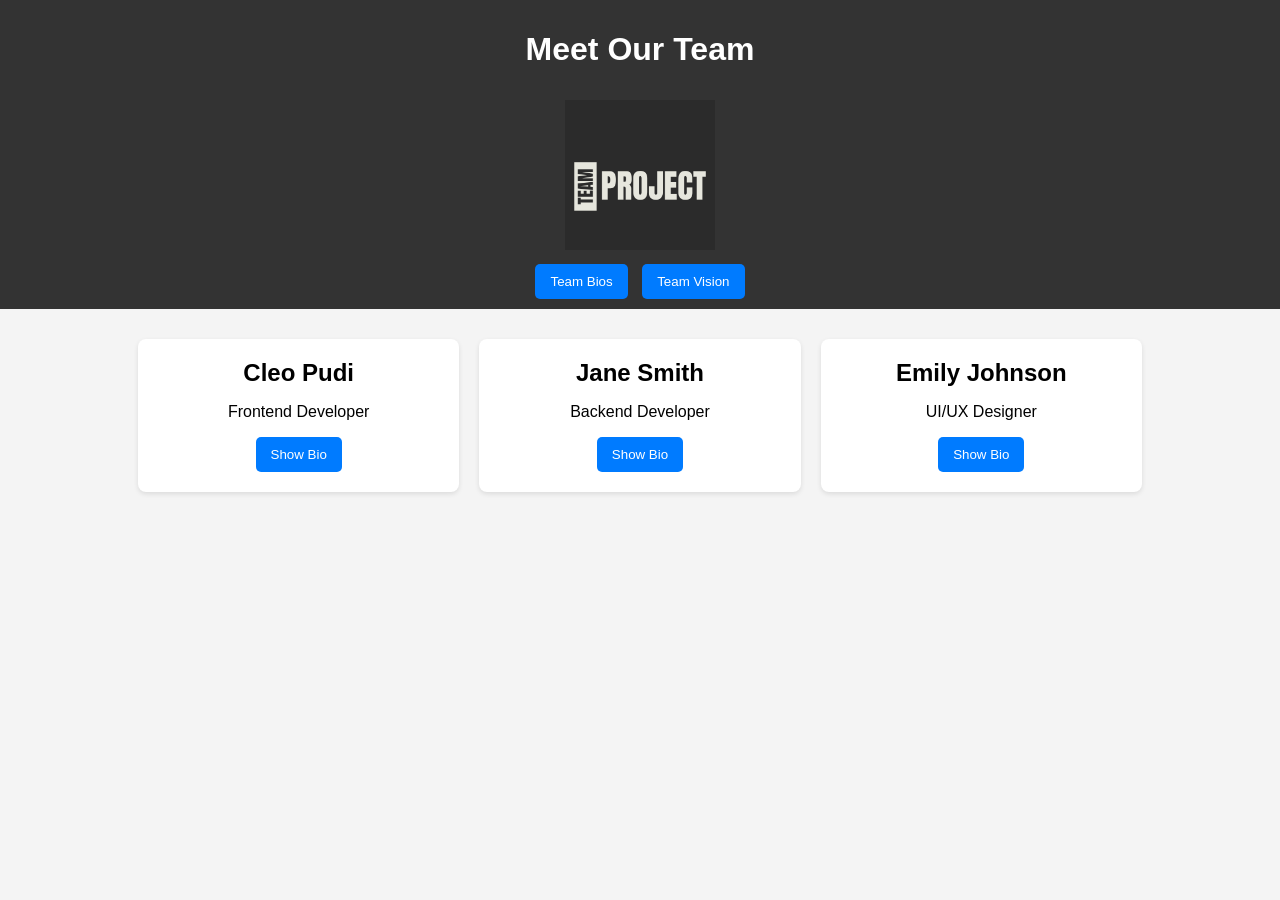
==== group_bio_template/index.html @ fbb65d16 "test commit" ====
<!DOCTYPE html>
<html lang="en">
<head>
    <meta charset="UTF-8">
    <meta name="viewport" content="width=device-width, initial-scale=1.0">
    <title>Team Bio</title>
    <link rel="stylesheet" href="styles.css"> <!-- Link to external CSS file -->
</head>
<body>

<header>
    <h1>Meet Our Team</h1>
    <!-- Example team logo -->
    <img src="img/team-logo.png" alt="Team Logo" class="team-logo">

    <!-- Navigation menu to switch between sections -->
    <nav>
        <button onclick="showSection('bios')">Team Bios</button>
        <button onclick="showSection('vision')">Team Vision</button>
    </nav>
</header>

<!-- Team bios section (default section) -->
<div id="bios" class="container">
    <!-- Each card represents an individual team member -->
    <div class="card">
        <h2>Cleo Pudi</h2>
        <p>Frontend Developer</p>
        <button onclick="toggleBio('bio1')">Show Bio</button>
        <p id="bio1" class="bio">John is a skilled frontend developer with 5 years of experience in creating responsive web applications.</p>
    </div>
    <div class="card">
        <h2>Jane Smith</h2>
        <p>Backend Developer</p>
        <button onclick="toggleBio('bio2')">Show Bio</button>
        <p id="bio2" class="bio">Jane is a backend developer specializing in server-side logic and database management.</p>
    </div>
    <div class="card">
        <h2>Emily Johnson</h2>
        <p>UI/UX Designer</p>
        <button onclick="toggleBio('bio3')">Show Bio</button>
        <p id="bio3" class="bio">Emily is a UI/UX designer with a passion for creating user-friendly interfaces.</p>
    </div>
</div>

<!-- Team vision/mission statement section (hidden by default) -->
<div id="vision" class="container" style="display: none;">
    <h2>Our Mission Statement</h2>
    <p>We strive to create a collaborative, inclusive, and innovative environment where team members feel empowered to push boundaries and achieve excellence in their craft. Our mission is to deliver high-quality solutions that meet and exceed our clients' expectations.</p>
</div>

<script src="script.js"></script> <!-- Link to external JavaScript file -->

</body>
</html>
---- group_bio_template/styles.css ----
/* General page styling */
body {
    font-family: Arial, sans-serif;
    background-color: #f4f4f4;
    margin: 0;
    padding: 0;
}

/* Header section styling */
header {
    background: #333;
    color: #fff;
    padding: 10px 0;
    text-align: center;
}

/* Styling for team logo image */
.team-logo {
    width: 150px; /* Adjust the size as needed */
    margin-top: 10px;
}

/* Menu button styling */
header nav {
    margin-top: 10px;
}

header nav button {
    background: #007BFF;
    color: white;
    border: none;
    padding: 10px 15px;
    border-radius: 5px;
    cursor: pointer;
    margin: 0 5px;
}

header nav button:hover {
    background: #0056b3;
}

/* Flex container for team bios and vision sections */
.container {
    width: 80%;
    margin: 20px auto;
    display: flex;
    flex-wrap: wrap;
    justify-content: space-between;
}

/* Card styling for individual team bios */
.card {
    background: white;
    border-radius: 8px;
    box-shadow: 0 2px 5px rgba(0, 0, 0, 0.1);
    margin: 10px;
    padding: 20px;
    flex: 1 1 calc(30% - 40px);
    text-align: center;
    transition: transform 0.2s;
}

.card:hover {
    transform: scale(1.05);
}

h2 {
    margin: 0 0 10px;
}

/* Initially hide bio details */
.bio {
    display: none;
    margin-top: 10px;
    color: #555;
}

/* Button styling */
button {
    background: #007BFF;
    color: white;
    border: none;
    padding: 10px 15px;
    border-radius: 5px;
    cursor: pointer;
}

button:hover {
    background: #0056b3;
}
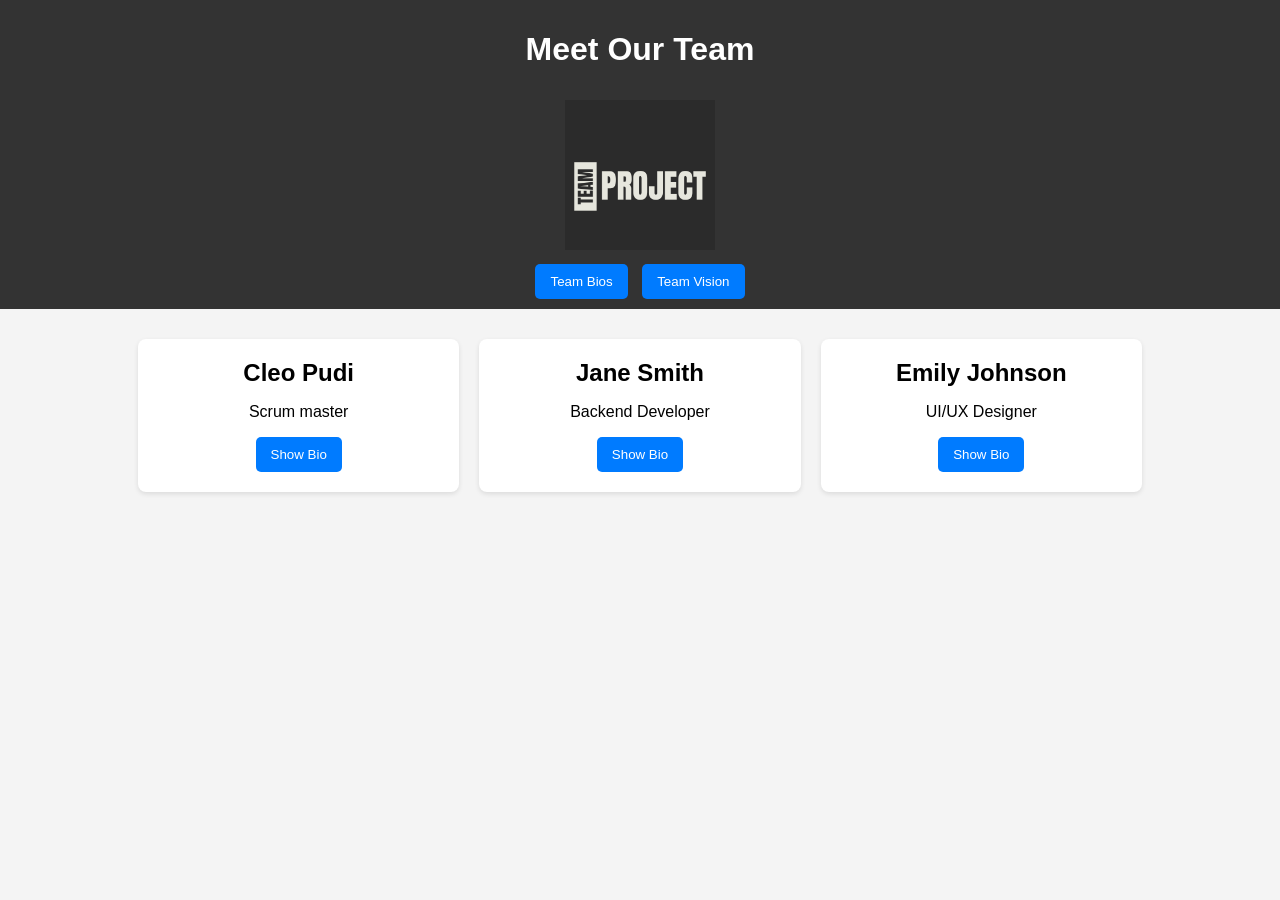
==== commit fbe81c62: "Cleo bio and team vision rewritten" ====
--- a/group_bio_template/index.html
+++ b/group_bio_template/index.html
@@ -25,9 +25,9 @@
     <!-- Each card represents an individual team member -->
     <div class="card">
         <h2>Cleo Pudi</h2>
-        <p>Frontend Developer</p>
+        <p>Scrum master</p>
         <button onclick="toggleBio('bio1')">Show Bio</button>
-        <p id="bio1" class="bio">John is a skilled frontend developer with 5 years of experience in creating responsive web applications.</p>
+        <p id="bio1" class="bio">Cleo is a Scrum master who drives the team and pushes the team to plan for the project ahead.</p>
     </div>
     <div class="card">
         <h2>Jane Smith</h2>
@@ -45,8 +45,8 @@
 
 <!-- Team vision/mission statement section (hidden by default) -->
 <div id="vision" class="container" style="display: none;">
-    <h2>Our Mission Statement</h2>
-    <p>We strive to create a collaborative, inclusive, and innovative environment where team members feel empowered to push boundaries and achieve excellence in their craft. Our mission is to deliver high-quality solutions that meet and exceed our clients' expectations.</p>
+    <h2>Project Vision</h2>
+    <p>Our project vision is to create a cutting-edge solution that addresses the needs of our users while maintaining the highest standards of quality and innovation.</p>
 </div>
 
 <script src="script.js"></script> <!-- Link to external JavaScript file -->
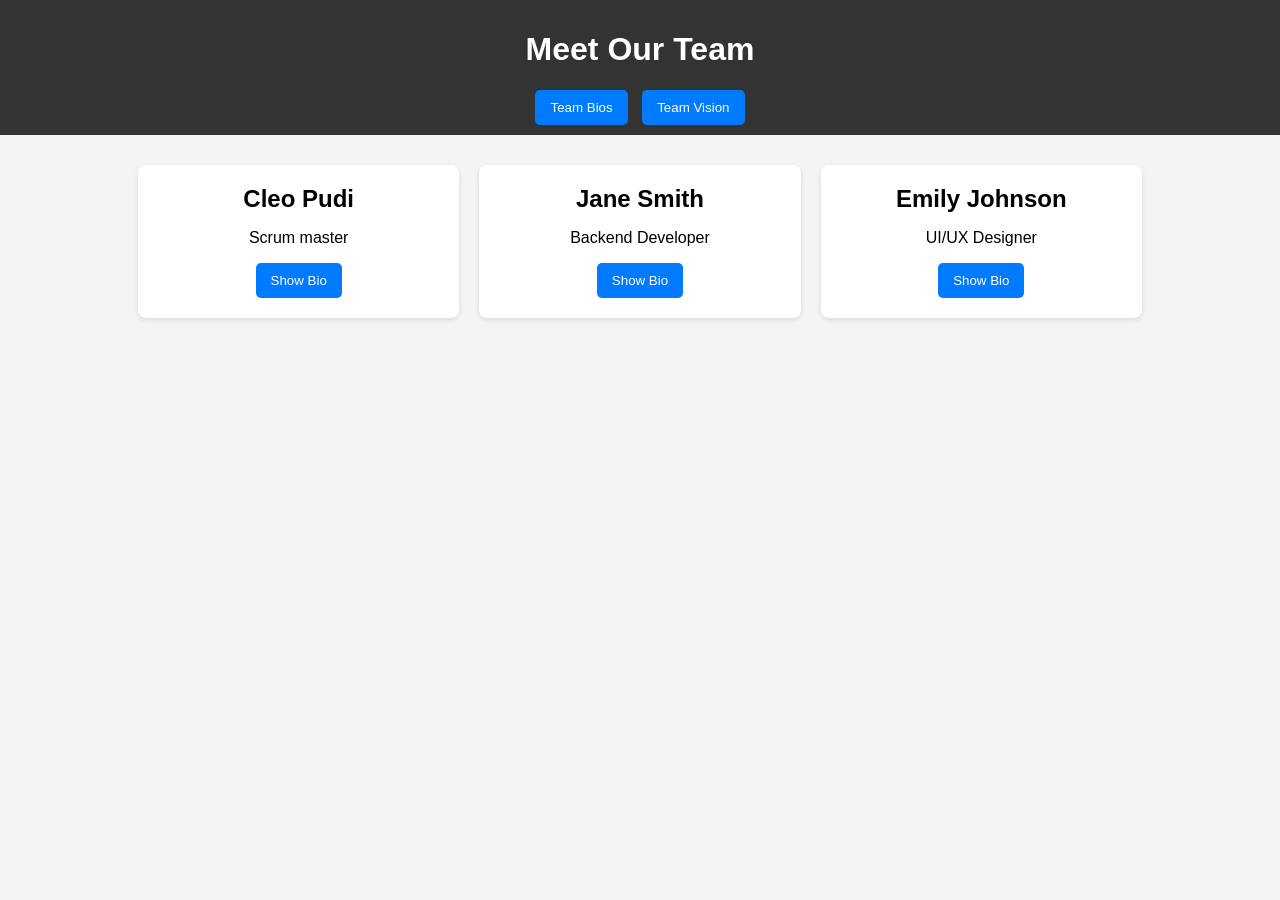
==== commit b493abfe: "Cleo part of the work is done" ====
--- a/group_bio_template/index.html
+++ b/group_bio_template/index.html
@@ -27,7 +27,9 @@
         <h2>Cleo Pudi</h2>
         <p>Scrum master</p>
         <button onclick="toggleBio('bio1')">Show Bio</button>
-        <p id="bio1" class="bio">Cleo is a Scrum master who drives the team and pushes the team to plan for the project ahead.</p>
+        <p id="bio1" class="bio">Cleo is a Scrum master who drives the team and pushes the team to plan for the project ahead. I also like to be very observant too. <a href="pages/cleo_moodboard.html">View My Moodboard</a></p>
+       
+        <img id="img1" src="img/img_scrum.jpg" alt="Cleo Pudi, Scrum Master">
     </div>
     <div class="card">
         <h2>Jane Smith</h2>
--- a/group_bio_template/styles.css
+++ b/group_bio_template/styles.css
@@ -71,8 +71,12 @@
 /* Initially hide bio details */
 .bio {
     display: none;
+}
+
+img {
+    display: none;
+    width: 200px;
     margin-top: 10px;
-    color: #555;
 }
 
 /* Button styling */
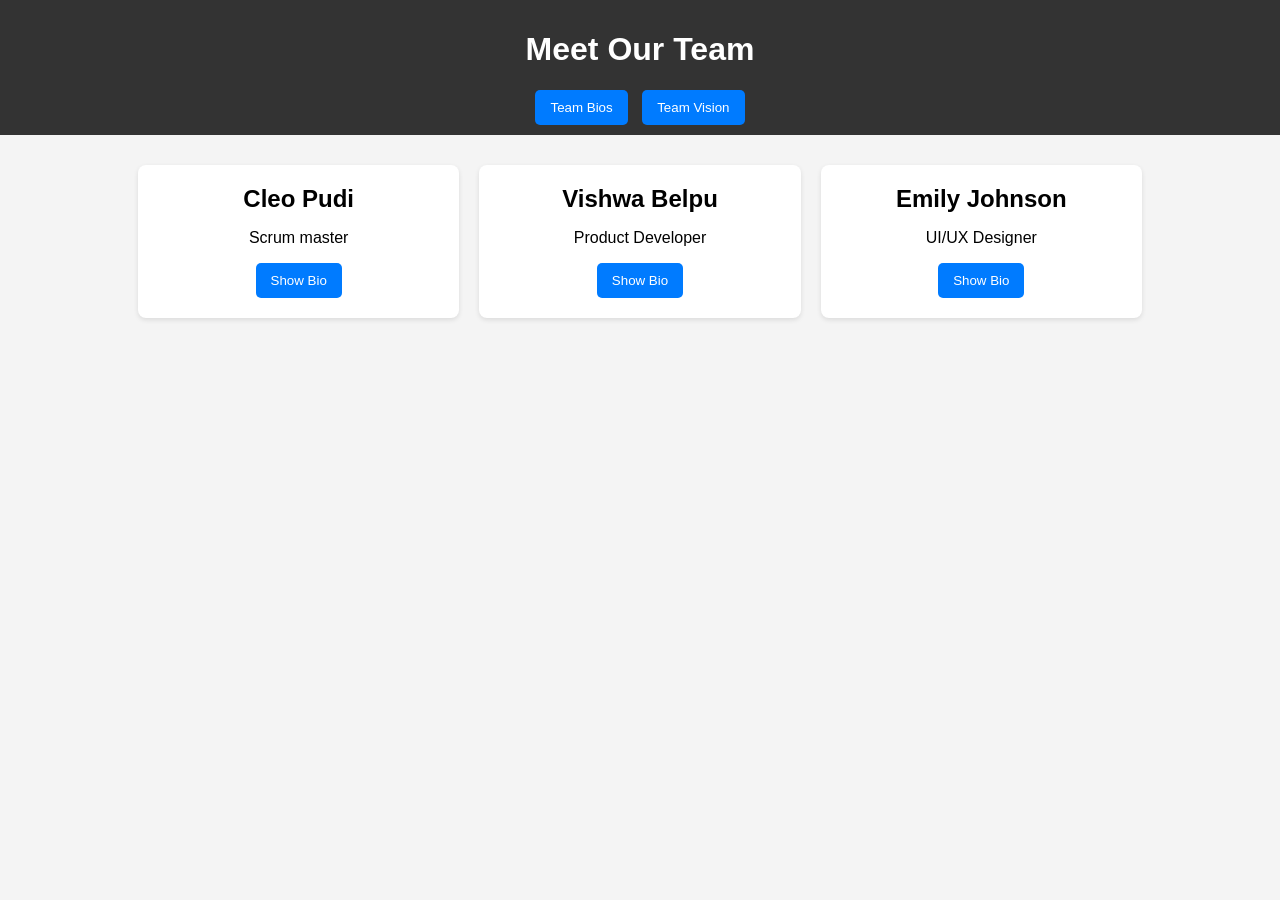
==== commit 6eebcb63: "Vishwa's finished portion" ====
--- a/group_bio_template/index.html
+++ b/group_bio_template/index.html
@@ -27,15 +27,15 @@
         <h2>Cleo Pudi</h2>
         <p>Scrum master</p>
         <button onclick="toggleBio('bio1')">Show Bio</button>
-        <p id="bio1" class="bio">Cleo is a Scrum master who drives the team and pushes the team to plan for the project ahead. I also like to be very observant too. <a href="pages/cleo_moodboard.html">View My Moodboard</a></p>
+        <p id="bio1" class="bio">Cleo is a Scrum master who drives the team and pushes the team to plan for the project ahead. I also like to be very observant too. <a href="cleo_moodboard.html">View My Moodboard</a></p>
        
         <img id="img1" src="img/img_scrum.jpg" alt="Cleo Pudi, Scrum Master">
     </div>
     <div class="card">
-        <h2>Jane Smith</h2>
-        <p>Backend Developer</p>
+        <h2>Vishwa Belpu</h2>
+        <p>Product Developer</p>
         <button onclick="toggleBio('bio2')">Show Bio</button>
-        <p id="bio2" class="bio">Jane is a backend developer specializing in server-side logic and database management.</p>
+        <p id="bio2" class="bio">Vishwa is an individual commited to making sure that the team finishes its projects on time.<a href="vishwa_moodboard.html">View My Moodboard</a></p>
     </div>
     <div class="card">
         <h2>Emily Johnson</h2>
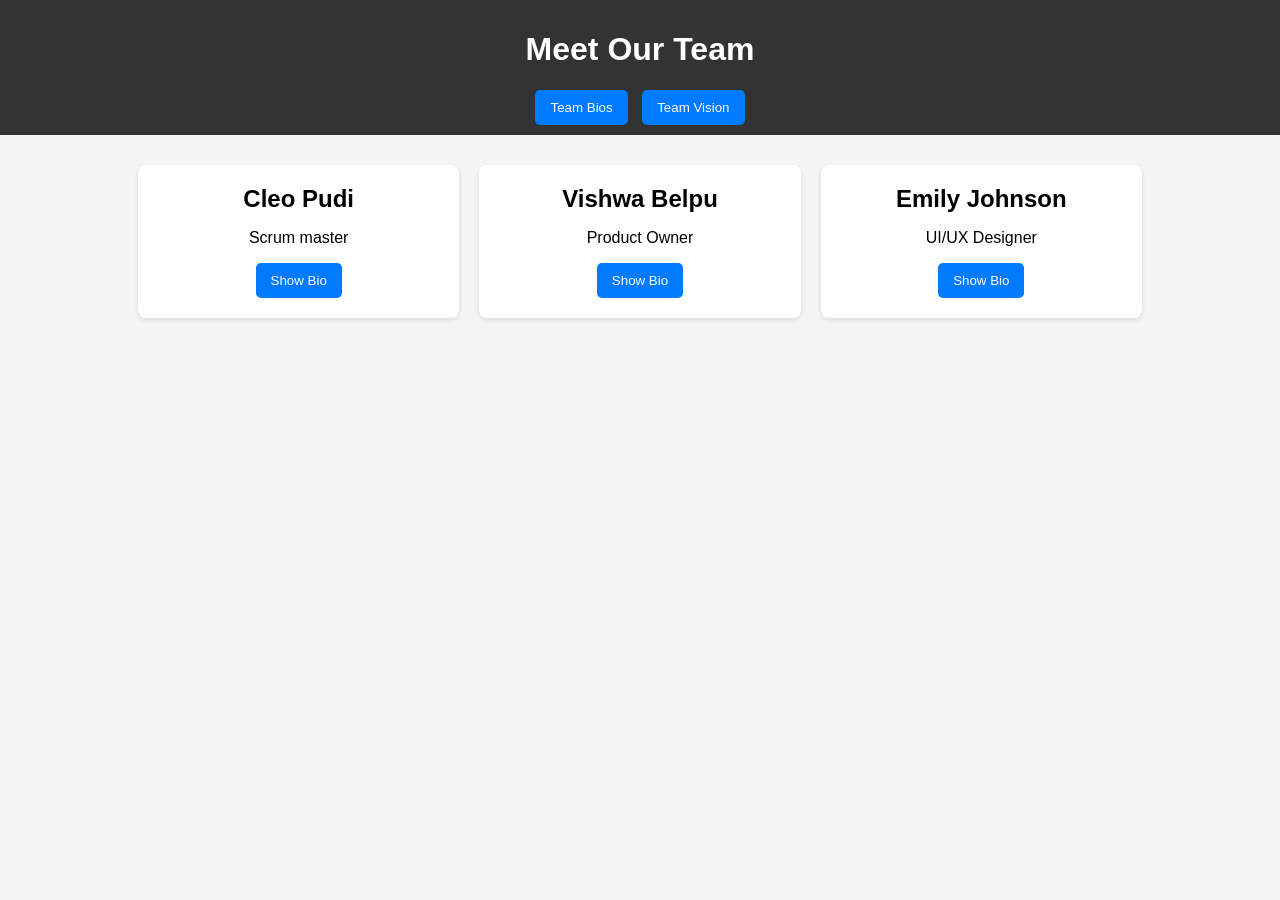
==== commit a2709376: "fixed some minor portions on Vishwa's end" ====
--- a/group_bio_template/index.html
+++ b/group_bio_template/index.html
@@ -31,11 +31,14 @@
        
         <img id="img1" src="img/img_scrum.jpg" alt="Cleo Pudi, Scrum Master">
     </div>
+    
     <div class="card">
         <h2>Vishwa Belpu</h2>
-        <p>Product Developer</p>
+        <p>Product Owner</p>
         <button onclick="toggleBio('bio2')">Show Bio</button>
         <p id="bio2" class="bio">Vishwa is an individual commited to making sure that the team finishes its projects on time.<a href="vishwa_moodboard.html">View My Moodboard</a></p>
+        <img id="img2" src="img/IMG_0080.JPG" alt="Vishwa Belpu, Product Owner">
+
     </div>
     <div class="card">
         <h2>Emily Johnson</h2>
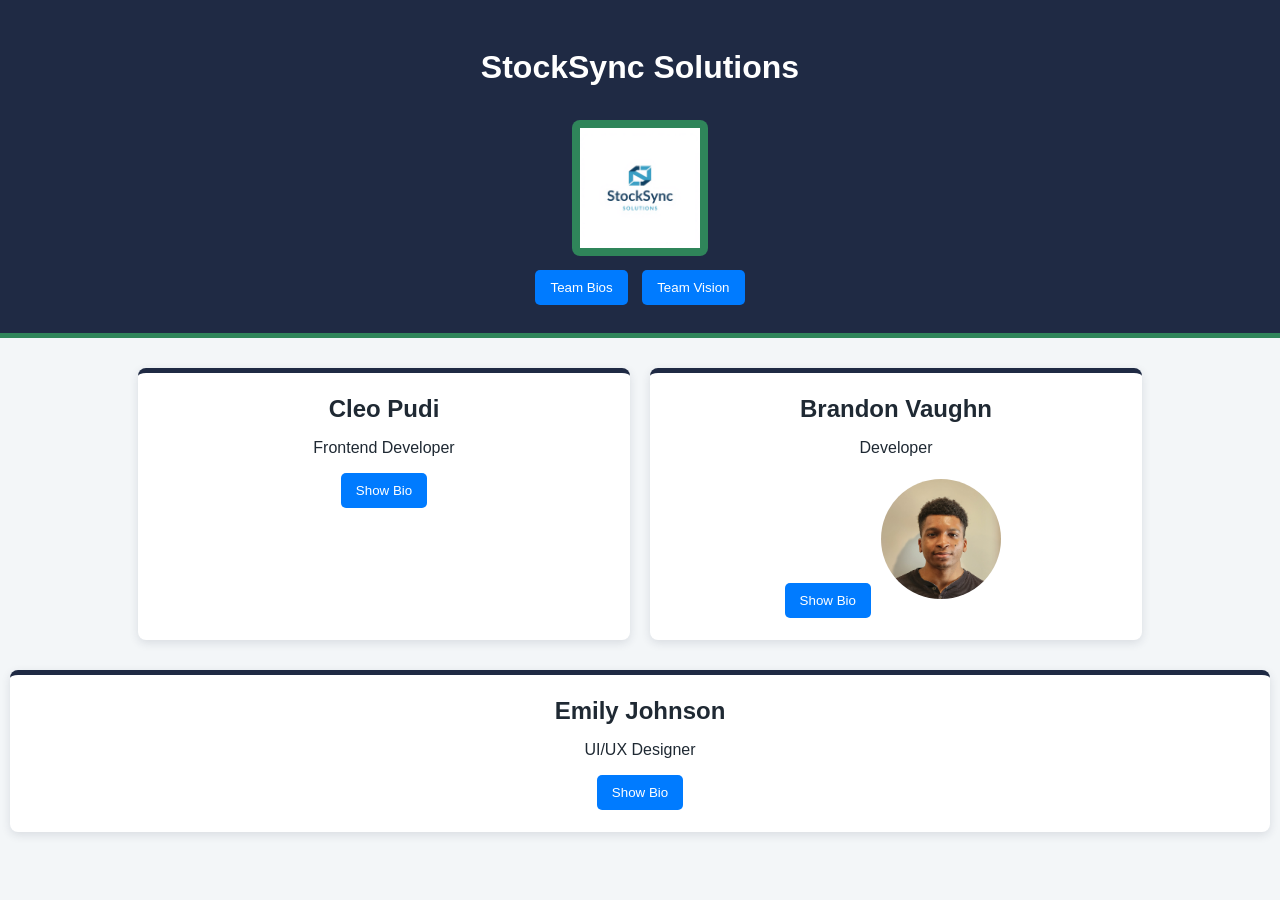
==== commit fbc7c386: "feat: Add Brandon bio and moodboard" ====
--- a/group_bio_template/index.html
+++ b/group_bio_template/index.html
@@ -9,9 +9,9 @@
 <body>
 
 <header>
-    <h1>Meet Our Team</h1>
+    <h1>StockSync Solutions</h1>
     <!-- Example team logo -->
-    <img src="img/team-logo.png" alt="Team Logo" class="team-logo">
+    <img src="img/Stocksync_solutions.png" alt="Team Logo" class="team-logo">
 
     <!-- Navigation menu to switch between sections -->
     <nav>
@@ -25,20 +25,19 @@
     <!-- Each card represents an individual team member -->
     <div class="card">
         <h2>Cleo Pudi</h2>
-        <p>Scrum master</p>
+        <p>Frontend Developer</p>
         <button onclick="toggleBio('bio1')">Show Bio</button>
-        <p id="bio1" class="bio">Cleo is a Scrum master who drives the team and pushes the team to plan for the project ahead. I also like to be very observant too. <a href="cleo_moodboard.html">View My Moodboard</a></p>
-       
-        <img id="img1" src="img/img_scrum.jpg" alt="Cleo Pudi, Scrum Master">
+        <p id="bio1" class="bio">John is a skilled frontend developer with 5 years of experience in creating responsive web applications.</p>
     </div>
-    
     <div class="card">
-        <h2>Vishwa Belpu</h2>
-        <p>Product Owner</p>
+        <h2>Brandon Vaughn</h2>
+        <p>Developer</p>
         <button onclick="toggleBio('bio2')">Show Bio</button>
-        <p id="bio2" class="bio">Vishwa is an individual commited to making sure that the team finishes its projects on time.<a href="vishwa_moodboard.html">View My Moodboard</a></p>
-        <img id="img2" src="img/IMG_0080.JPG" alt="Vishwa Belpu, Product Owner">
+        <p id="bio2" class="bio">Brandon is a Senior college student who enjoys reading, working out, and playing video games. <a href="brandon_moodboard.html">My Moodboard</a></p>
 
+            <img src="img/Brandon_Profile.jpg" alt="Brandon" class="profile">
+
+        </div>
     </div>
     <div class="card">
         <h2>Emily Johnson</h2>
@@ -46,12 +45,13 @@
         <button onclick="toggleBio('bio3')">Show Bio</button>
         <p id="bio3" class="bio">Emily is a UI/UX designer with a passion for creating user-friendly interfaces.</p>
     </div>
-</div>
 
 <!-- Team vision/mission statement section (hidden by default) -->
 <div id="vision" class="container" style="display: none;">
-    <h2>Project Vision</h2>
-    <p>Our project vision is to create a cutting-edge solution that addresses the needs of our users while maintaining the highest standards of quality and innovation.</p>
+    <h2>Our Mission Statement</h2>
+    <p>We strive to build organized, reliable, and user-friendly tools that help teams to track products,
+        reduce errors, and make smarter decisions.
+    </p>
 </div>
 
 <script src="script.js"></script> <!-- Link to external JavaScript file -->
--- a/group_bio_template/styles.css
+++ b/group_bio_template/styles.css
@@ -1,23 +1,29 @@
 /* General page styling */
 body {
-    font-family: Arial, sans-serif;
-    background-color: #f4f4f4;
+    font-family: "Segoe UI", Arial, sans-serif;
+    background-color: #f3f6f8;
+    color: #1f2933;
     margin: 0;
     padding: 0;
 }
 
 /* Header section styling */
 header {
-    background: #333;
-    color: #fff;
-    padding: 10px 0;
+    background: #1f2a44;
+    color: white;
+    padding: 28px 0;
     text-align: center;
+    border-bottom: 5px solid #2f855a;
 }
 
 /* Styling for team logo image */
 .team-logo {
-    width: 150px; /* Adjust the size as needed */
-    margin-top: 10px;
+    width: 120px; /* Adjust the size as needed */
+    height: auto;
+    margin-top: 12px;
+    padding: 8px;
+    background: #2f855a;
+    border-radius: 8px;
 }
 
 /* Menu button styling */
@@ -52,9 +58,10 @@
 .card {
     background: white;
     border-radius: 8px;
-    box-shadow: 0 2px 5px rgba(0, 0, 0, 0.1);
+    border-top: 5px solid #1f2a44;
+    box-shadow: 0 3px 10px rgba(31, 42, 68, 0.12);
     margin: 10px;
-    padding: 20px;
+    padding: 22px;
     flex: 1 1 calc(30% - 40px);
     text-align: center;
     transition: transform 0.2s;
@@ -71,12 +78,8 @@
 /* Initially hide bio details */
 .bio {
     display: none;
-}
-
-img {
-    display: none;
-    width: 200px;
     margin-top: 10px;
+    color: #555;
 }
 
 /* Button styling */
@@ -92,3 +95,11 @@
 button:hover {
     background: #0056b3;
 }
+
+.profile {
+    width: 120px;
+    height: 120px;
+    object-fit: cover;
+    margin: 6px;
+    border-radius: 50%;
+}
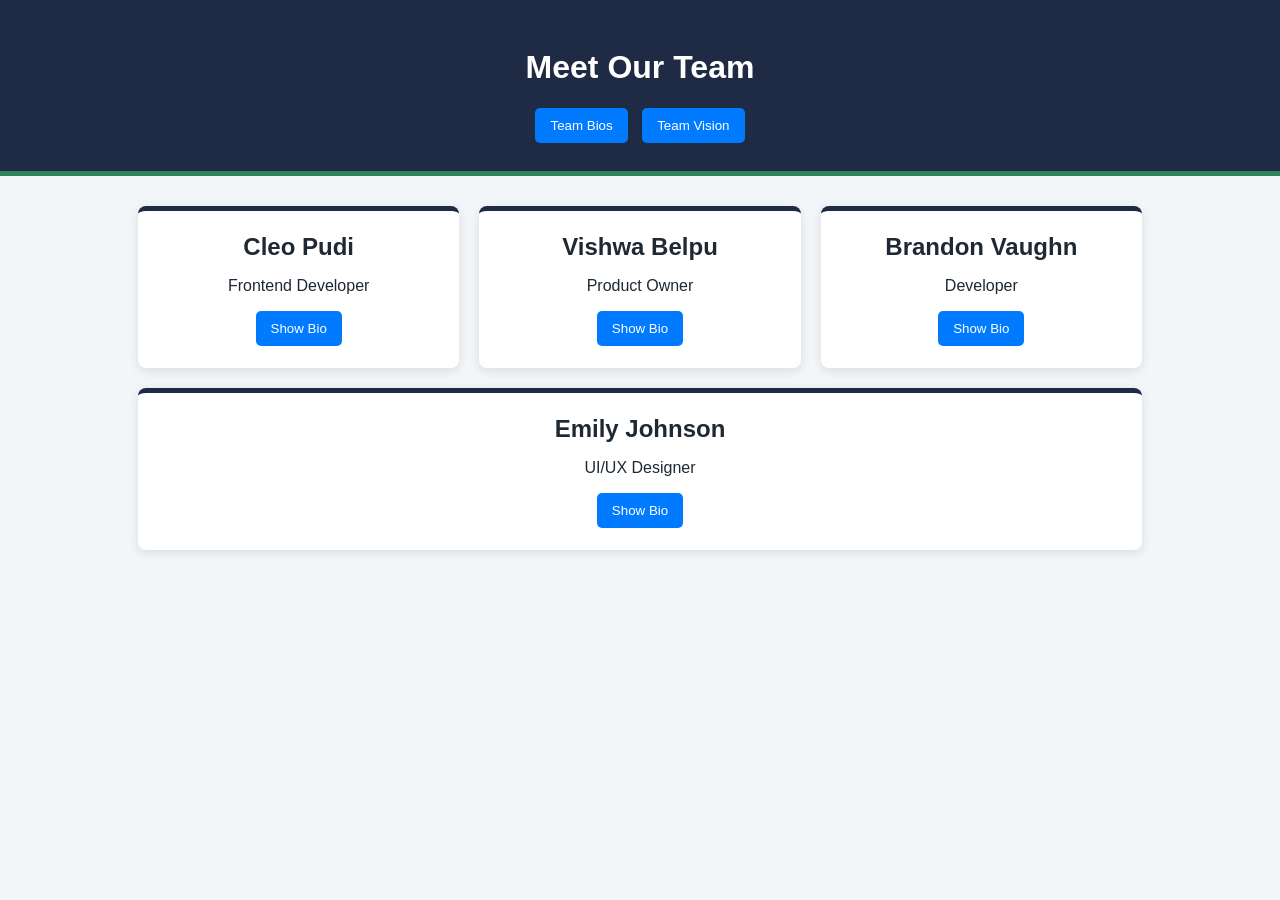
==== commit 1f6878bd: "feat: Added Brandon's bio and team logo" ====
--- a/group_bio_template/index.html
+++ b/group_bio_template/index.html
@@ -9,9 +9,9 @@
 <body>
 
 <header>
-    <h1>StockSync Solutions</h1>
+    <h1>Meet Our Team</h1>
     <!-- Example team logo -->
-    <img src="img/Stocksync_solutions.png" alt="Team Logo" class="team-logo">
+    <img src="img/team-logo.png" alt="Team Logo" class="team-logo">
 
     <!-- Navigation menu to switch between sections -->
     <nav>
@@ -29,32 +29,48 @@
         <button onclick="toggleBio('bio1')">Show Bio</button>
         <p id="bio1" class="bio">John is a skilled frontend developer with 5 years of experience in creating responsive web applications.</p>
     </div>
+
     <div class="card">
-        <h2>Brandon Vaughn</h2>
-        <p>Developer</p>
+        <h2>Vishwa Belpu</h2>
+        <p>Product Owner</p>
         <button onclick="toggleBio('bio2')">Show Bio</button>
-        <p id="bio2" class="bio">Brandon is a Senior college student who enjoys reading, working out, and playing video games. <a href="brandon_moodboard.html">My Moodboard</a></p>
+        <p id="bio2" class="bio">Vishwa is an individual commited to making sure that the team finishes its projects on time.<a href="vishwa_moodboard.html">View My Moodboard</a></p>
+        <img id="img2" src="img/IMG_0080.JPG" alt="Vishwa Belpu, Product Owner">
 
-            <img src="img/Brandon_Profile.jpg" alt="Brandon" class="profile">
+    </div>
 
-        </div>
-    </div>
     <div class="card">
-        <h2>Emily Johnson</h2>
-        <p>UI/UX Designer</p>
-        <button onclick="toggleBio('bio3')">Show Bio</button>
-        <p id="bio3" class="bio">Emily is a UI/UX designer with a passion for creating user-friendly interfaces.</p>
-    </div>
+       <h2>Brandon Vaughn</h2>
+       <p>Developer</p>
+       <button onclick="toggleBio('bio2')">Show Bio</button>
+       <p id="bio3" class="bio">Brandon is a developer who is hardworking, enjoys problem-solving, and is commited to learning. <a href="brandon_moodboard.html">My Moodboard</a></p>
+
+
+           <img src="img/Brandon_Profile.jpg" alt="Brandon" class="profile">
+
+       </div>
+
+   <div class="card">
+       <h2>Emily Johnson</h2>
+       <p>UI/UX Designer</p>
+       <button onclick="toggleBio('bio3')">Show Bio</button>
+       <p id="bio4" class="bio">Emily is a UI/UX designer with a passion for creating user-friendly interfaces.</p>
+   </div>
+</div>
+
 
 <!-- Team vision/mission statement section (hidden by default) -->
 <div id="vision" class="container" style="display: none;">
-    <h2>Our Mission Statement</h2>
-    <p>We strive to build organized, reliable, and user-friendly tools that help teams to track products,
-        reduce errors, and make smarter decisions.
-    </p>
+   <h2>Our Mission Statement</h2>
+   <p>We strive to build organized, reliable, and user-friendly tools that help teams to track products,
+       reduce errors, and make smarter decisions.
+   </p>
 </div>
+
 
 <script src="script.js"></script> <!-- Link to external JavaScript file -->
 
+
 </body>
 </html>
+
--- a/group_bio_template/styles.css
+++ b/group_bio_template/styles.css
@@ -78,8 +78,12 @@
 /* Initially hide bio details */
 .bio {
     display: none;
+}
+
+img {
+    display: none;
+    width: 200px;
     margin-top: 10px;
-    color: #555;
 }
 
 /* Button styling */
